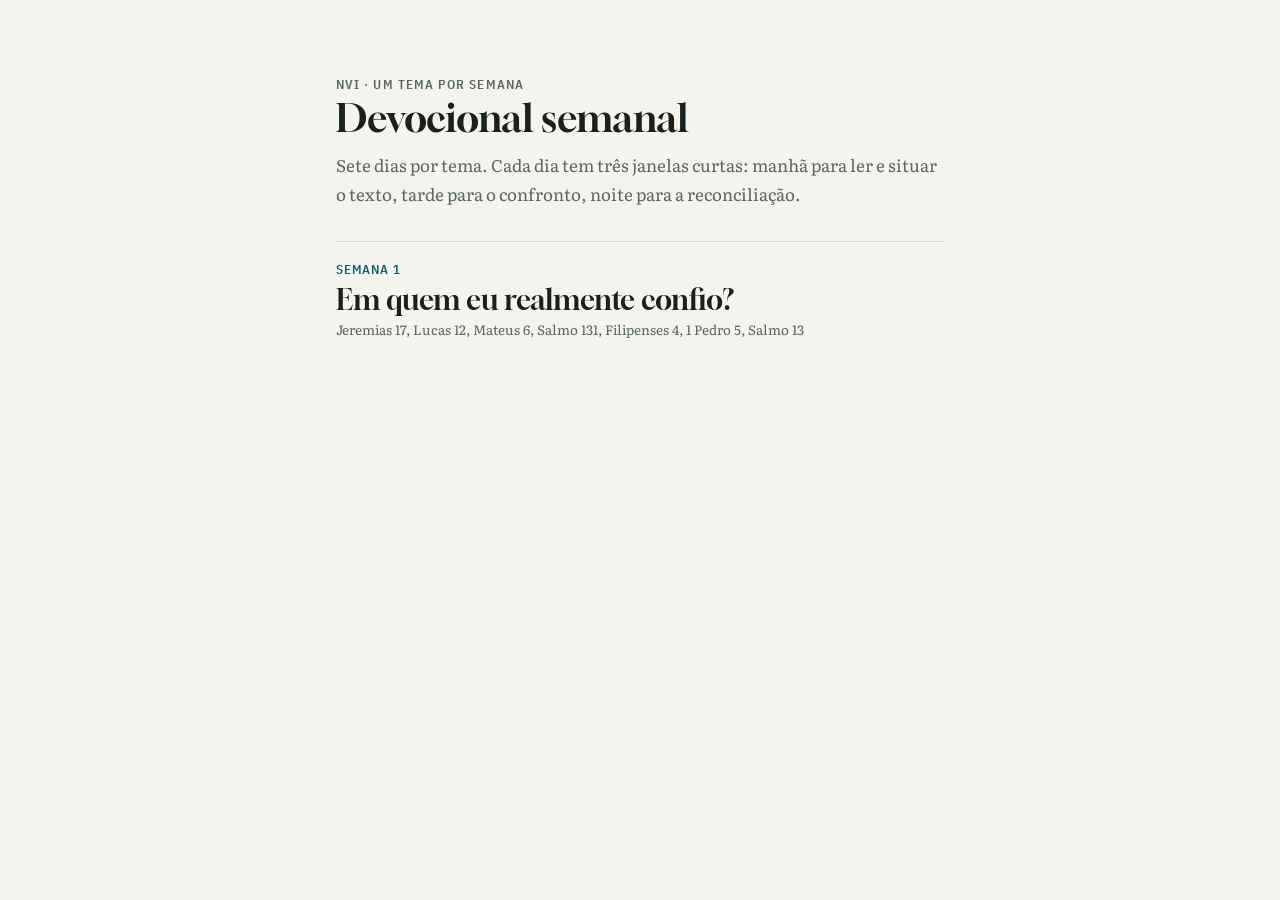
==== index.html @ 6269e7d1 "Site do devocional semanal: semana 1 (Confiança em Deus) Co-Authored-By: Claude Opus 5.5 (1M context" ====
<!doctype html>
<html lang="pt-BR">
<head>
<meta charset="utf-8">
<meta name="viewport" content="width=device-width, initial-scale=1, viewport-fit=cover">
<title>Devocional semanal</title>
<link rel="preconnect" href="https://fonts.googleapis.com">
<link rel="preconnect" href="https://fonts.gstatic.com" crossorigin>
<link rel="stylesheet" href="https://fonts.googleapis.com/css2?family=Gloock&family=Literata:ital,opsz,wght@0,7..72,400;0,7..72,600;1,7..72,400&family=IBM+Plex+Sans+Condensed:wght@500;600&display=swap">
<link rel="stylesheet" href="assets/estilo.css">
</head>
<body>
<main class="wrap">
  <div class="capa">
    <span class="rotulo" style="color:var(--muted)">NVI · um tema por semana</span>
    <h1>Devocional semanal</h1>
    <p>Sete dias por tema. Cada dia tem três janelas curtas: manhã para ler e situar o texto, tarde para o confronto, noite para a reconciliação.</p>
  </div>
  <ol class="semanas">
<!-- PROXIMA-SEMANA: a semana nova entra logo abaixo desta linha, e a classe "atual" passa para ela. -->
    <li class="atual"><a href="semanas/01.html">
      <span class="num">Semana 1</span>
      <span class="tema">Em quem eu realmente confio?</span>
      <span class="resumo">Jeremias 17, Lucas 12, Mateus 6, Salmo 131, Filipenses 4, 1 Pedro 5, Salmo 13</span>
    </a></li>
  </ol>
</main>
</body>
</html>
---- assets/estilo.css ----
/* Layout: uma coluna de leitura (~62ch), cabeçalho fixo com a navegação dos dias,
   três janelas do dia (manhã, tarde, noite). Terra seca = confronto, água = reconciliação. */
:root {
  --bg: #f3f4ef;
  --surface: #e9ebe3;
  --ink: #1b201c;
  --muted: #5d655e;
  --line: #d3d7cc;
  --agua: #1d5d69;
  --terra: #8a6633;
  --display: "Gloock", "Georgia", serif;
  --body: "Literata", "Georgia", "Times New Roman", serif;
  --label: "IBM Plex Sans Condensed", "Arial Narrow", system-ui, sans-serif;
  --step--1: 0.84rem;
  --step-0: 1.06rem;
  --step-1: 1.3rem;
  --step-2: 1.75rem;
  --step-3: 2.4rem;
}
@media (prefers-color-scheme: dark) {
  :root:not([data-theme="light"]) {
    --bg: #121614; --surface: #1b211e; --ink: #e3e6df; --muted: #9aa39b;
    --line: #2c3430; --agua: #78b6c1; --terra: #cda66a; color-scheme: dark;
  }
}
:root[data-theme="dark"] {
  --bg: #121614; --surface: #1b211e; --ink: #e3e6df; --muted: #9aa39b;
  --line: #2c3430; --agua: #78b6c1; --terra: #cda66a; color-scheme: dark;
}
* { box-sizing: border-box; }
body {
  background: var(--bg); color: var(--ink);
  font-family: var(--body); font-size: var(--step-0); line-height: 1.7;
}
body::before {
  content: ""; position: fixed; inset: 0 0 auto;
  height: env(safe-area-inset-top, 0px); z-index: 10; background: var(--bg);
}
.wrap {
  max-width: 40rem; margin: 0 auto;
  padding-left: max(16px, env(safe-area-inset-left, 0px));
  padding-right: max(16px, env(safe-area-inset-right, 0px));
}
header.barra {
  position: sticky; top: env(safe-area-inset-top, 0px); z-index: 5;
  background: var(--bg); border-bottom: 1px solid var(--line);
}
.barra .wrap { display: flex; align-items: center; justify-content: space-between; gap: 12px; padding-block: 10px; }
.serie { font-family: var(--label); font-size: var(--step--1); letter-spacing: .06em; text-transform: uppercase; color: var(--muted); min-width: 0; }
.nav { display: flex; align-items: center; gap: 6px; font-family: var(--label); }
.nav button {
  font: inherit; font-size: 1.1rem; width: 2.2rem; height: 2.2rem; border-radius: 50%;
  border: 1px solid var(--line); background: transparent; color: var(--ink); cursor: pointer;
}
.nav button:disabled { opacity: .3; cursor: default; }
.nav button:focus-visible, a:focus-visible, .lido:focus-visible { outline: 2px solid var(--agua); outline-offset: 2px; }
.nav .contador { font-size: var(--step--1); font-weight: 600; min-width: 5.5rem; text-align: center; font-variant-numeric: tabular-nums; }

main { padding-block: 28px 64px; }
.dia > * + * { margin-top: 0; }
.cabeca { display: grid; gap: 6px; margin-bottom: 28px; }
.data { font-family: var(--label); font-size: var(--step--1); letter-spacing: .05em; text-transform: uppercase; color: var(--muted); }
h1 { font-family: var(--display); font-weight: 400; font-size: var(--step-3); line-height: 1.1; margin: 0; text-wrap: balance; }
.ref { font-family: var(--label); font-weight: 600; color: var(--agua); font-size: var(--step-0); }
.ref a { color: inherit; }

.atalhos { display: flex; flex-wrap: wrap; gap: 8px; margin-bottom: 32px; }
.atalhos a {
  font-family: var(--label); font-size: var(--step--1); text-decoration: none; color: var(--ink);
  border: 1px solid var(--line); border-radius: 999px; padding: 4px 12px;
}
.atalhos a .feito { color: var(--agua); }

section.janela { padding-block: 8px 36px; border-top: 1px solid var(--line); scroll-margin-top: 72px; }
.janela-topo { display: flex; justify-content: space-between; align-items: baseline; gap: 12px; padding-top: 20px; }
.janela h2 { font-family: var(--display); font-weight: 400; font-size: var(--step-2); margin: 0; line-height: 1.2; }
.janela .tempo { font-family: var(--label); font-size: var(--step--1); color: var(--muted); white-space: nowrap; }
.rotulo { font-family: var(--label); font-size: var(--step--1); font-weight: 600; letter-spacing: .08em; text-transform: uppercase; }
.janela.confronto .rotulo { color: var(--terra); }
.janela.reconciliacao .rotulo { color: var(--agua); }
.janela.texto .rotulo { color: var(--muted); }
h3 { font-family: var(--body); font-size: var(--step-1); font-weight: 600; margin: 28px 0 4px; }
p { margin: 12px 0 0; }

blockquote.escritura {
  margin: 20px 0 0; padding: 18px 20px; background: var(--surface); border-radius: 4px;
  font-size: 1.1rem; line-height: 1.8;
}
blockquote.escritura sup { font-family: var(--label); font-size: .68em; color: var(--muted); margin-right: 2px; }
blockquote.escritura .fonte { display: block; margin-top: 10px; font-family: var(--label); font-size: var(--step--1); color: var(--muted); }
.citacao { font-style: italic; }

.levar {
  margin-top: 28px; padding: 18px 20px; border: 1px solid var(--agua); border-radius: 4px;
}
.levar .rotulo { color: var(--agua); }
.levar p { font-family: var(--display); font-size: var(--step-1); line-height: 1.35; margin-top: 6px; }

.exercicio { margin-top: 20px; padding: 16px 20px; border-left: 3px solid var(--terra); background: var(--surface); }
.exercicio .rotulo { color: var(--terra); }
.exercicio p { margin-top: 6px; }

.oracao { margin-top: 24px; font-style: italic; }
.nota { font-size: var(--step--1); color: var(--muted); }

.lido {
  margin-top: 24px; font-family: var(--label); font-size: var(--step--1); font-weight: 600;
  padding: 8px 14px; border-radius: 999px; border: 1px solid var(--line); background: transparent;
  color: var(--ink); cursor: pointer;
}
.lido[aria-pressed="true"] { background: var(--agua); border-color: var(--agua); color: var(--bg); }

.fontes { margin-top: 12px; border-top: 1px solid var(--line); padding-top: 20px; }
.fontes ul { padding-left: 1.2em; margin: 8px 0 0; }
.fontes li { font-size: var(--step--1); color: var(--muted); margin-top: 6px; }

.roteiro { margin-top: 48px; border-top: 1px solid var(--line); padding-top: 24px; }
.roteiro h2 { font-family: var(--display); font-weight: 400; font-size: var(--step-1); margin: 0 0 4px; }
.roteiro .semana { font-family: var(--label); font-size: var(--step--1); letter-spacing: .06em; text-transform: uppercase; color: var(--muted); margin-top: 20px; }
.roteiro ol { list-style: none; padding: 0; margin: 8px 0 0; display: grid; gap: 2px; }
.roteiro li { display: grid; grid-template-columns: 3.2rem 1fr auto; gap: 10px; align-items: baseline; padding: 6px 0; border-bottom: 1px solid var(--line); font-size: var(--step--1); }
.roteiro li > * { min-width: 0; }
.roteiro .n { font-family: var(--label); font-weight: 600; color: var(--muted); font-variant-numeric: tabular-nums; }
.roteiro .estado { font-family: var(--label); color: var(--muted); white-space: nowrap; }
.roteiro a { color: var(--agua); }
.roteiro li.atual { font-weight: 600; }

@media (prefers-reduced-motion: no-preference) { html { scroll-behavior: smooth; } }
@media (max-width: 420px) { .serie { display: none; } .barra .wrap { justify-content: center; } }

/* Página inicial: lista das semanas */
.voltar { font-family: var(--label); font-size: var(--step--1); color: var(--muted); text-decoration: none; }
.capa { padding-block: 40px 24px; }
.capa h1 { font-size: var(--step-3); }
.capa p { color: var(--muted); }
.semanas { list-style: none; padding: 0; margin: 8px 0 0; }
.semanas li { border-top: 1px solid var(--line); }
.semanas a { display: grid; gap: 2px; padding: 16px 0; color: var(--ink); text-decoration: none; }
.semanas .num { font-family: var(--label); font-size: var(--step--1); letter-spacing: .06em; text-transform: uppercase; color: var(--muted); }
.semanas .tema { font-family: var(--display); font-size: var(--step-2); line-height: 1.2; }
.semanas .resumo { font-size: var(--step--1); color: var(--muted); }
.semanas li.atual .num { color: var(--agua); font-weight: 600; }
body { margin: 0; }
@media (max-width: 420px) { .serie.voltar { display: inline; } .barra .wrap:has(.voltar) { justify-content: space-between; } }
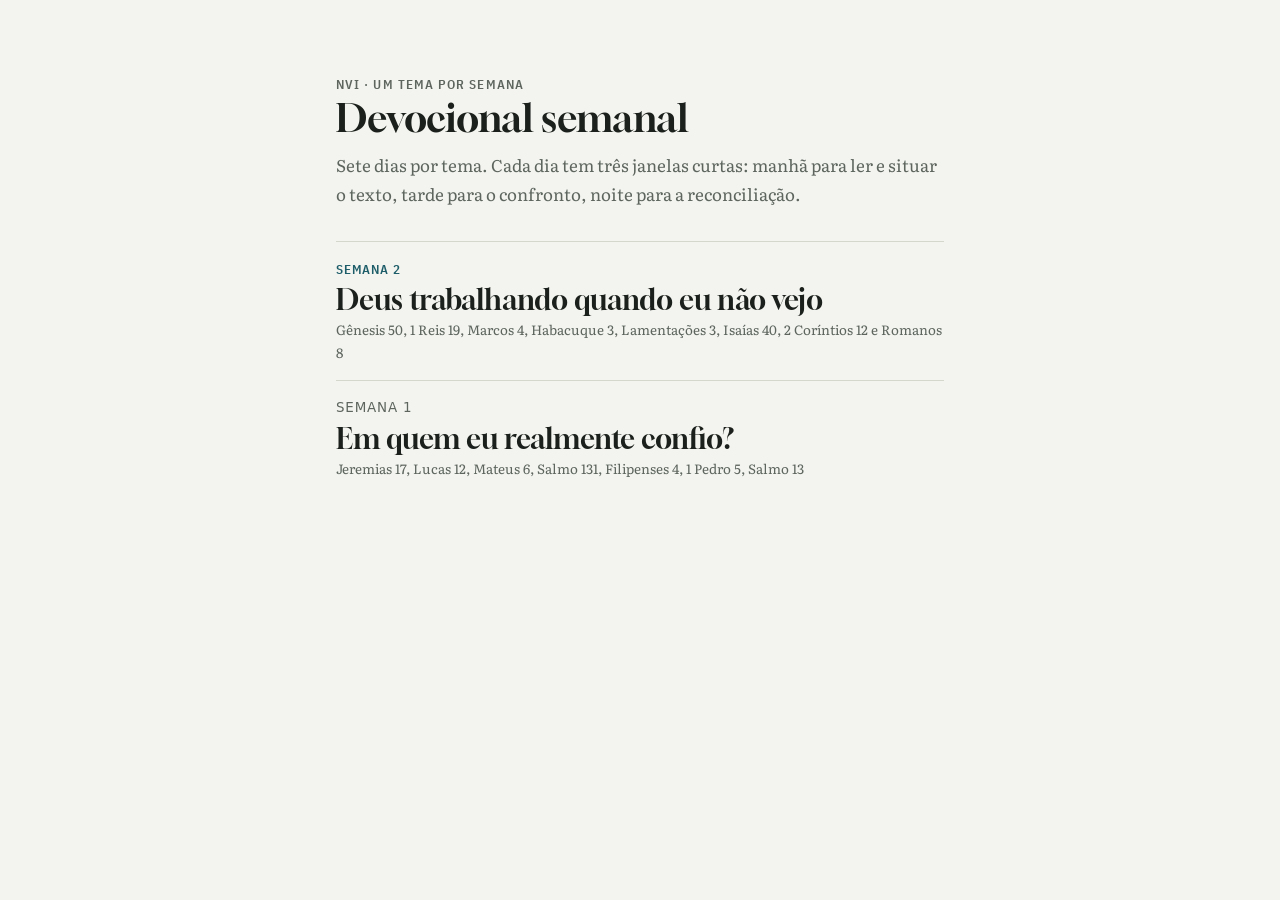
==== commit d6b1520d: "Semana 2: Deus trabalhando quando eu não vejo Co-Authored-By: Claude Opus 5.5 (1M context) <noreply@" ====
--- a/index.html
+++ b/index.html
@@ -18,7 +18,12 @@
   </div>
   <ol class="semanas">
 <!-- PROXIMA-SEMANA: a semana nova entra logo abaixo desta linha, e a classe "atual" passa para ela. -->
-    <li class="atual"><a href="semanas/01.html">
+    <li class="atual"><a href="semanas/02.html">
+      <span class="num">Semana 2</span>
+      <span class="tema">Deus trabalhando quando eu não vejo</span>
+      <span class="resumo">Gênesis 50, 1 Reis 19, Marcos 4, Habacuque 3, Lamentações 3, Isaías 40, 2 Coríntios 12 e Romanos 8</span>
+    </a></li>
+    <li><a href="semanas/01.html">
       <span class="num">Semana 1</span>
       <span class="tema">Em quem eu realmente confio?</span>
       <span class="resumo">Jeremias 17, Lucas 12, Mateus 6, Salmo 131, Filipenses 4, 1 Pedro 5, Salmo 13</span>
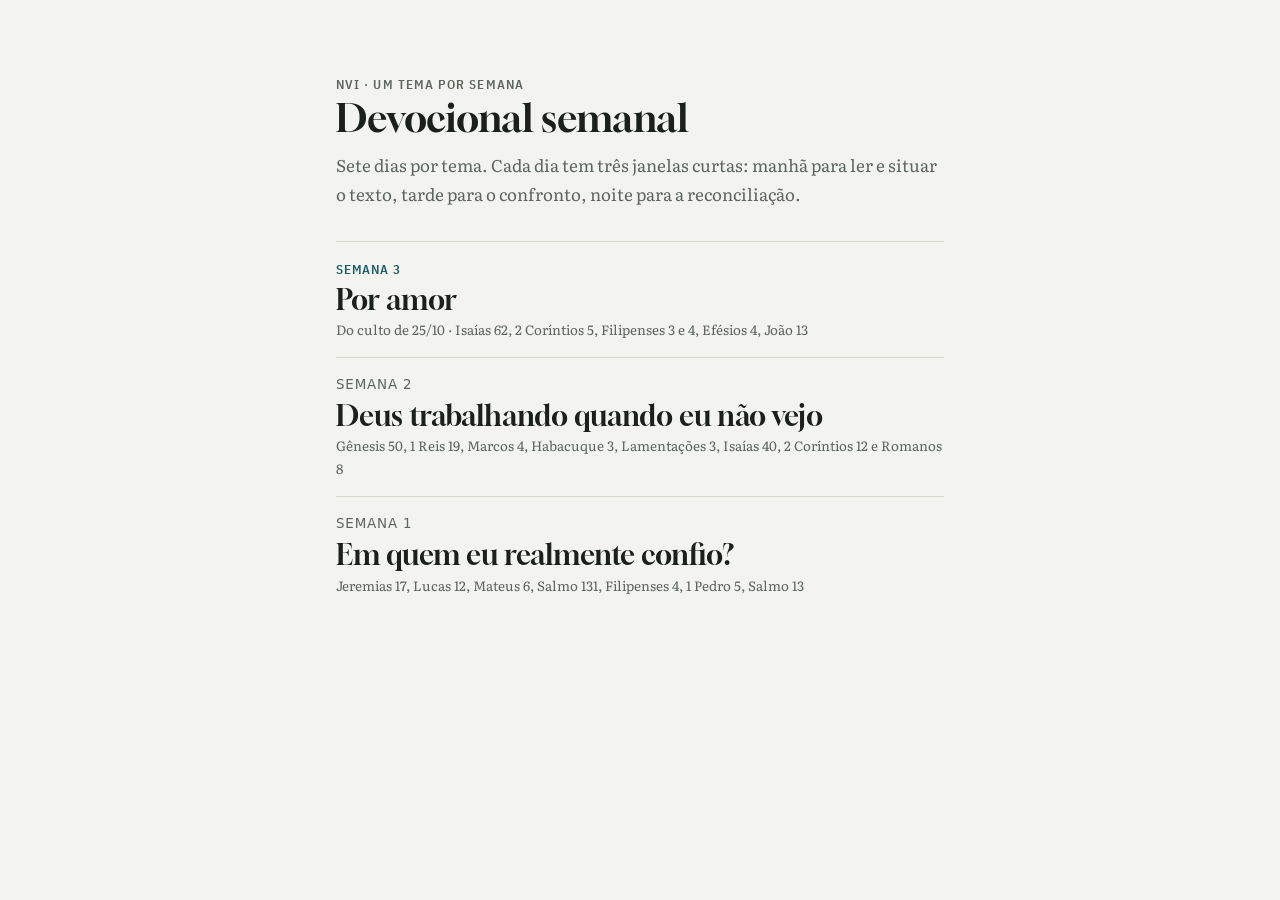
==== commit 3b200244: "Semana 3: Por amor (culto de 25/10) Co-Authored-By: Claude Opus 5.5 <noreply@anthropic.com> Claude-S" ====
--- a/index.html
+++ b/index.html
@@ -18,7 +18,12 @@
   </div>
   <ol class="semanas">
 <!-- PROXIMA-SEMANA: a semana nova entra logo abaixo desta linha, e a classe "atual" passa para ela. -->
-    <li class="atual"><a href="semanas/02.html">
+    <li class="atual"><a href="semanas/03.html">
+      <span class="num">Semana 3</span>
+      <span class="tema">Por amor</span>
+      <span class="resumo">Do culto de 25/10 · Isaías 62, 2 Coríntios 5, Filipenses 3 e 4, Efésios 4, João 13</span>
+    </a></li>
+    <li><a href="semanas/02.html">
       <span class="num">Semana 2</span>
       <span class="tema">Deus trabalhando quando eu não vejo</span>
       <span class="resumo">Gênesis 50, 1 Reis 19, Marcos 4, Habacuque 3, Lamentações 3, Isaías 40, 2 Coríntios 12 e Romanos 8</span>
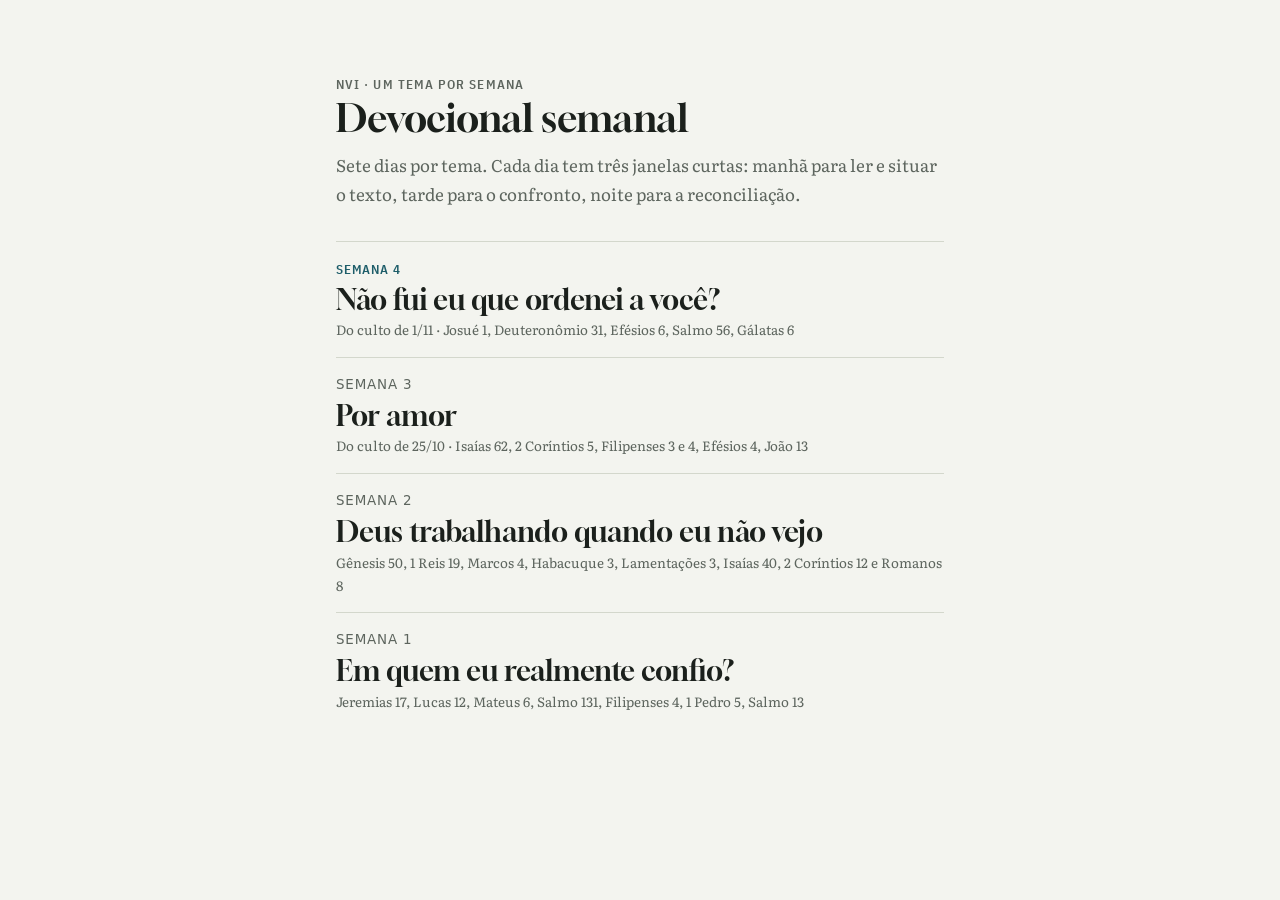
==== commit c78cf394: "Semana 4: Não fui eu que ordenei a você? (culto de 1/11) Co-Authored-By: Claude Opus 5.5 <noreply@an" ====
--- a/index.html
+++ b/index.html
@@ -18,7 +18,12 @@
   </div>
   <ol class="semanas">
 <!-- PROXIMA-SEMANA: a semana nova entra logo abaixo desta linha, e a classe "atual" passa para ela. -->
-    <li class="atual"><a href="semanas/03.html">
+    <li class="atual"><a href="semanas/04.html">
+      <span class="num">Semana 4</span>
+      <span class="tema">Não fui eu que ordenei a você?</span>
+      <span class="resumo">Do culto de 1/11 · Josué 1, Deuteronômio 31, Efésios 6, Salmo 56, Gálatas 6</span>
+    </a></li>
+    <li><a href="semanas/03.html">
       <span class="num">Semana 3</span>
       <span class="tema">Por amor</span>
       <span class="resumo">Do culto de 25/10 · Isaías 62, 2 Coríntios 5, Filipenses 3 e 4, Efésios 4, João 13</span>
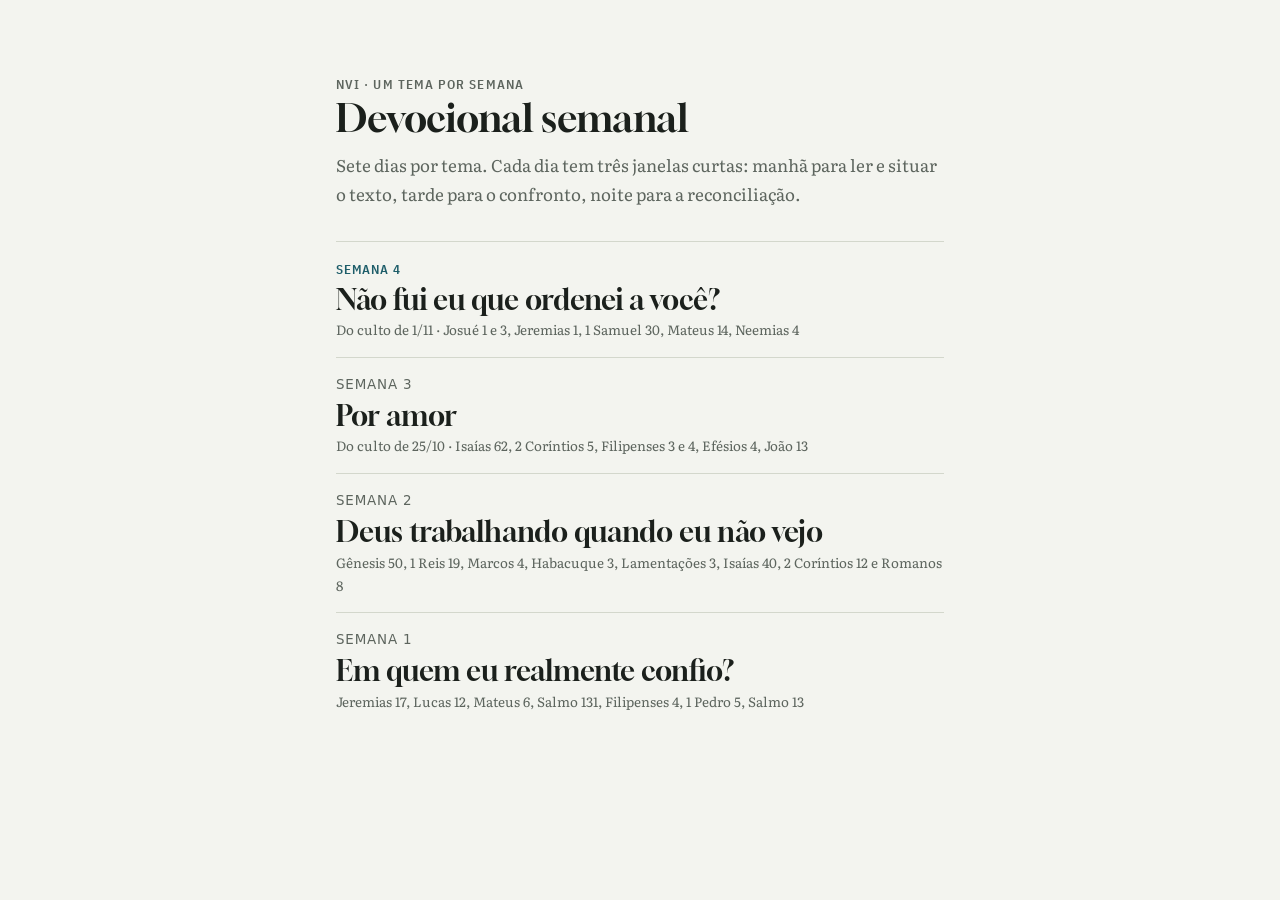
==== commit 16d04519: "Semana 4 reescrita: um ponto do culto por dia, janelas de ~3 min Co-Authored-By: Claude Opus 5.5 <no" ====
--- a/index.html
+++ b/index.html
@@ -21,7 +21,7 @@
     <li class="atual"><a href="semanas/04.html">
       <span class="num">Semana 4</span>
       <span class="tema">Não fui eu que ordenei a você?</span>
-      <span class="resumo">Do culto de 1/11 · Josué 1, Deuteronômio 31, Efésios 6, Salmo 56, Gálatas 6</span>
+      <span class="resumo">Do culto de 1/11 · Josué 1 e 3, Jeremias 1, 1 Samuel 30, Mateus 14, Neemias 4</span>
     </a></li>
     <li><a href="semanas/03.html">
       <span class="num">Semana 3</span>
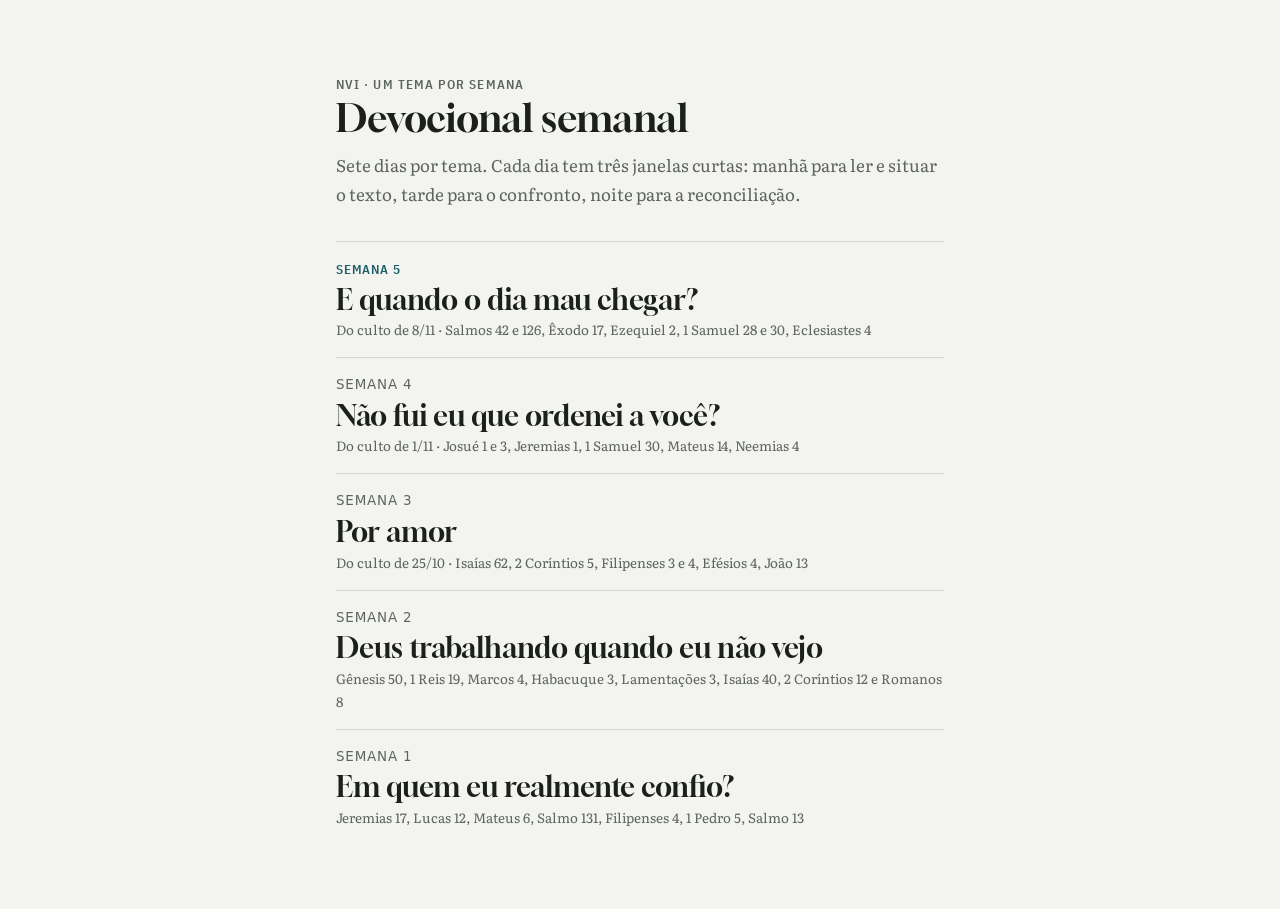
==== commit fa892dd7: "Semana 5: E quando o dia mau chegar? (culto de 8/11) Co-Authored-By: Claude Opus 5.5 <noreply@anthro" ====
--- a/index.html
+++ b/index.html
@@ -18,7 +18,12 @@
   </div>
   <ol class="semanas">
 <!-- PROXIMA-SEMANA: a semana nova entra logo abaixo desta linha, e a classe "atual" passa para ela. -->
-    <li class="atual"><a href="semanas/04.html">
+    <li class="atual"><a href="semanas/05.html">
+      <span class="num">Semana 5</span>
+      <span class="tema">E quando o dia mau chegar?</span>
+      <span class="resumo">Do culto de 8/11 · Salmos 42 e 126, Êxodo 17, Ezequiel 2, 1 Samuel 28 e 30, Eclesiastes 4</span>
+    </a></li>
+    <li><a href="semanas/04.html">
       <span class="num">Semana 4</span>
       <span class="tema">Não fui eu que ordenei a você?</span>
       <span class="resumo">Do culto de 1/11 · Josué 1 e 3, Jeremias 1, 1 Samuel 30, Mateus 14, Neemias 4</span>
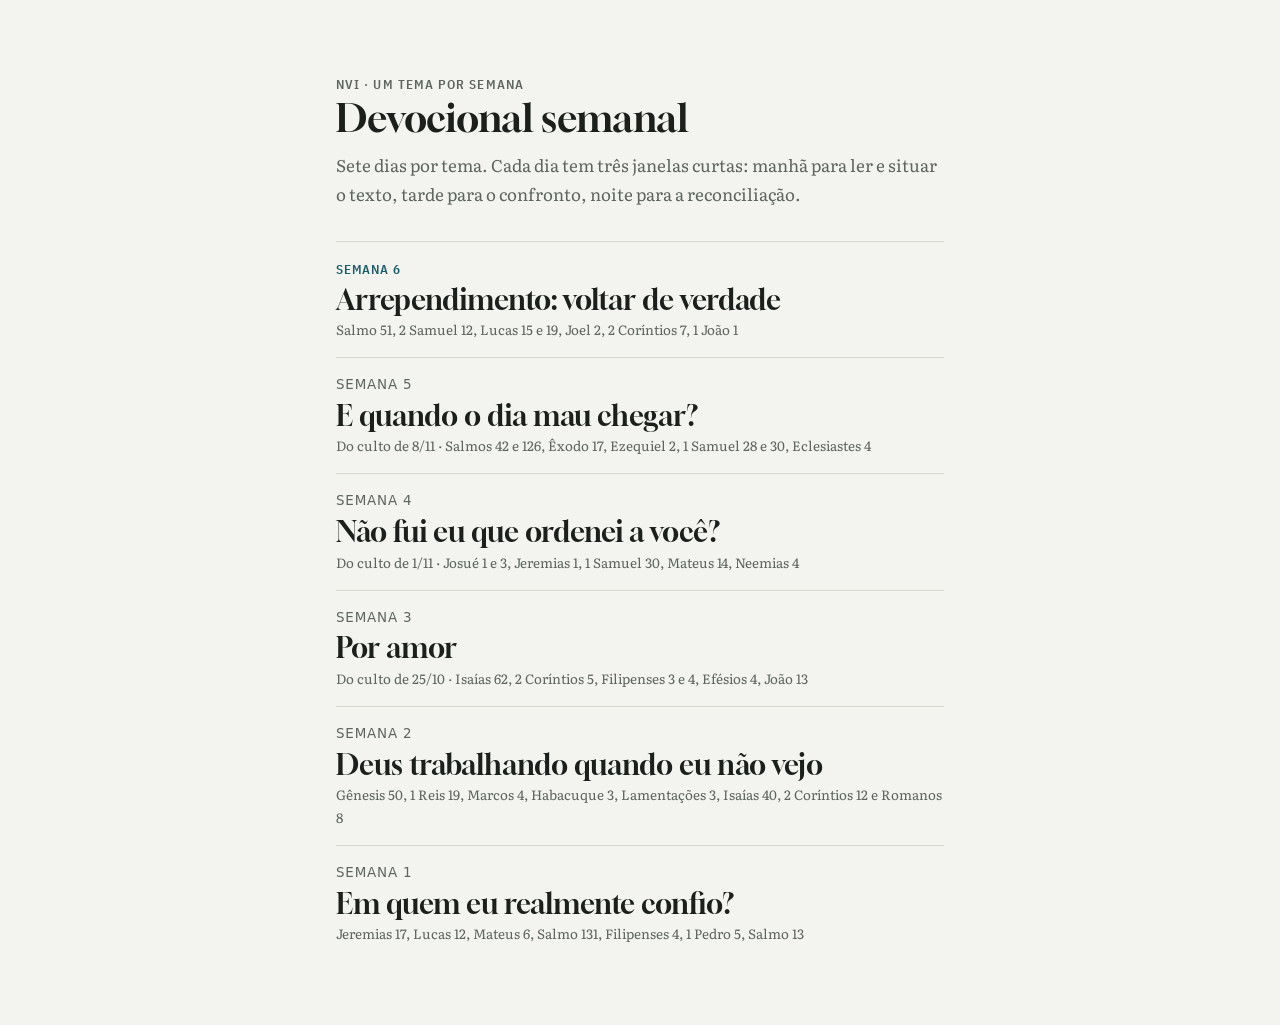
==== commit 0af71838: "Semana 6: Arrependimento, voltar de verdade (tema da fila) Co-Authored-By: Claude Opus 5.5 <noreply@" ====
--- a/index.html
+++ b/index.html
@@ -18,7 +18,12 @@
   </div>
   <ol class="semanas">
 <!-- PROXIMA-SEMANA: a semana nova entra logo abaixo desta linha, e a classe "atual" passa para ela. -->
-    <li class="atual"><a href="semanas/05.html">
+    <li class="atual"><a href="semanas/06.html">
+      <span class="num">Semana 6</span>
+      <span class="tema">Arrependimento: voltar de verdade</span>
+      <span class="resumo">Salmo 51, 2 Samuel 12, Lucas 15 e 19, Joel 2, 2 Coríntios 7, 1 João 1</span>
+    </a></li>
+    <li><a href="semanas/05.html">
       <span class="num">Semana 5</span>
       <span class="tema">E quando o dia mau chegar?</span>
       <span class="resumo">Do culto de 8/11 · Salmos 42 e 126, Êxodo 17, Ezequiel 2, 1 Samuel 28 e 30, Eclesiastes 4</span>
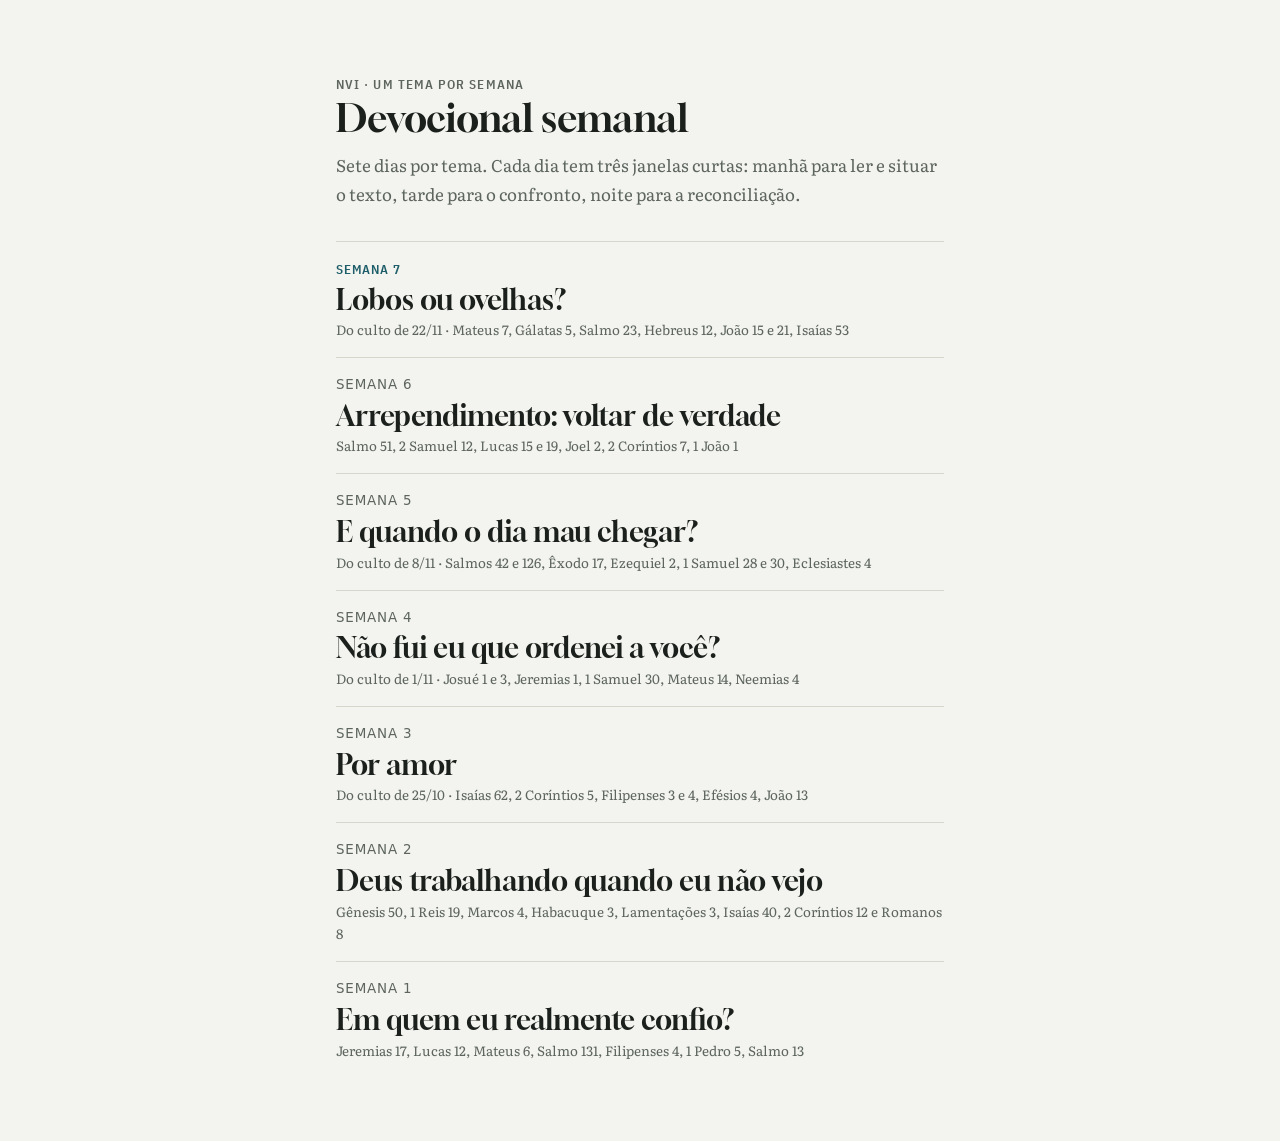
==== commit 09173a19: "Semana 7: Lobos ou ovelhas? (culto de 22/11) Co-Authored-By: Claude Opus 5.5 <noreply@anthropic.com>" ====
--- a/index.html
+++ b/index.html
@@ -18,7 +18,12 @@
   </div>
   <ol class="semanas">
 <!-- PROXIMA-SEMANA: a semana nova entra logo abaixo desta linha, e a classe "atual" passa para ela. -->
-    <li class="atual"><a href="semanas/06.html">
+    <li class="atual"><a href="semanas/07.html">
+      <span class="num">Semana 7</span>
+      <span class="tema">Lobos ou ovelhas?</span>
+      <span class="resumo">Do culto de 22/11 · Mateus 7, Gálatas 5, Salmo 23, Hebreus 12, João 15 e 21, Isaías 53</span>
+    </a></li>
+    <li><a href="semanas/06.html">
       <span class="num">Semana 6</span>
       <span class="tema">Arrependimento: voltar de verdade</span>
       <span class="resumo">Salmo 51, 2 Samuel 12, Lucas 15 e 19, Joel 2, 2 Coríntios 7, 1 João 1</span>
